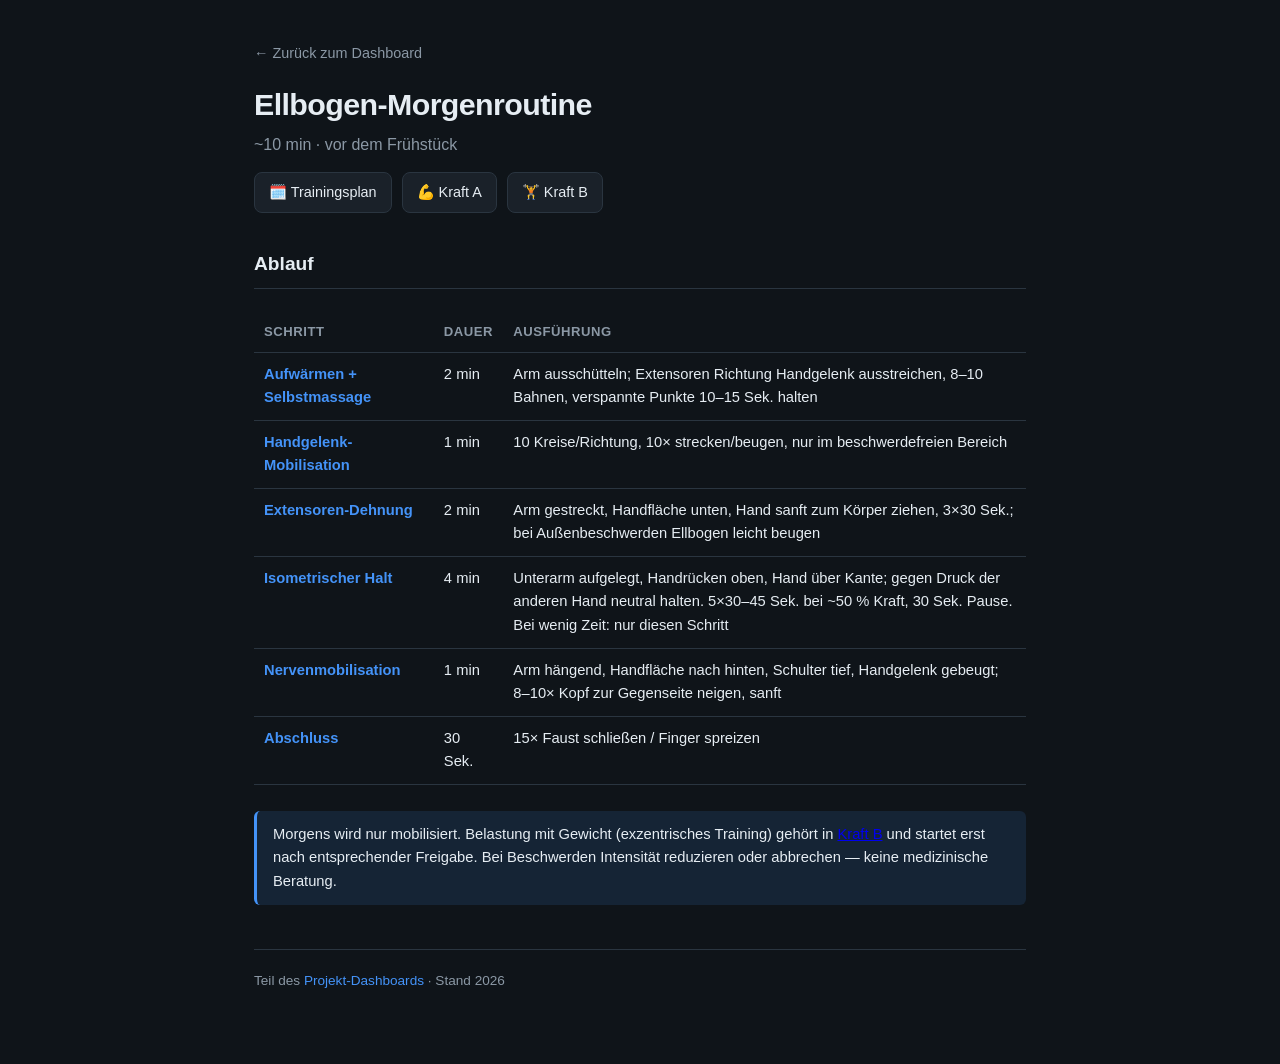
==== ellbogen-morgenroutine/index.html @ 77c034ef "Trainingsplan in einzelne Kachel-Seiten aufteilen" ====
<!DOCTYPE html>
<html lang="de">
<head>
  <meta charset="UTF-8" />
  <meta name="viewport" content="width=device-width, initial-scale=1.0" />
  <meta name="robots" content="noindex" />
  <title>Ellbogen-Morgenroutine</title>
  <link rel="stylesheet" href="../assets/style.css" />
</head>
<body>
  <div class="wrap">
    <a class="back" href="../">← Zurück zum Dashboard</a>
    <h1>Ellbogen-Morgenroutine</h1>
    <p class="lead">~10 min · vor dem Frühstück</p>

    <div class="unit-nav">
      <a href="../trainingsplan/">🗓️ Trainingsplan</a>
      <a href="../kraft-a/">💪 Kraft A</a>
      <a href="../kraft-b/">🏋️ Kraft B</a>
    </div>

    <h2>Ablauf</h2>
    <div class="scroll">
    <table>
      <thead><tr><th>Schritt</th><th>Dauer</th><th>Ausführung</th></tr></thead>
      <tbody>
        <tr><td>Aufwärmen + Selbstmassage</td><td>2 min</td><td>Arm ausschütteln; Extensoren Richtung Handgelenk ausstreichen, 8–10 Bahnen, verspannte Punkte 10–15 Sek. halten</td></tr>
        <tr><td>Handgelenk-Mobilisation</td><td>1 min</td><td>10 Kreise/Richtung, 10× strecken/beugen, nur im beschwerdefreien Bereich</td></tr>
        <tr><td>Extensoren-Dehnung</td><td>2 min</td><td>Arm gestreckt, Handfläche unten, Hand sanft zum Körper ziehen, 3×30 Sek.; bei Außenbeschwerden Ellbogen leicht beugen</td></tr>
        <tr><td>Isometrischer Halt</td><td>4 min</td><td>Unterarm aufgelegt, Handrücken oben, Hand über Kante; gegen Druck der anderen Hand neutral halten. 5×30–45 Sek. bei ~50 % Kraft, 30 Sek. Pause. Bei wenig Zeit: nur diesen Schritt</td></tr>
        <tr><td>Nervenmobilisation</td><td>1 min</td><td>Arm hängend, Handfläche nach hinten, Schulter tief, Handgelenk gebeugt; 8–10× Kopf zur Gegenseite neigen, sanft</td></tr>
        <tr><td>Abschluss</td><td>30 Sek.</td><td>15× Faust schließen / Finger spreizen</td></tr>
      </tbody>
    </table>
    </div>

    <div class="note">
      Morgens wird nur mobilisiert. Belastung mit Gewicht (exzentrisches Training) gehört in
      <a href="../kraft-b/">Kraft B</a> und startet erst nach entsprechender Freigabe.
      Bei Beschwerden Intensität reduzieren oder abbrechen — keine medizinische Beratung.
    </div>

    <footer>Teil des <a href="../">Projekt-Dashboards</a> · Stand 2026</footer>
  </div>
</body>
</html>
---- assets/style.css ----
:root {
  --bg: #0f1419;
  --surface: #1a2129;
  --surface-hover: #222c37;
  --border: #2a3540;
  --text: #e6edf3;
  --text-dim: #8b98a5;
  --accent: #4493f8;
  --accent-soft: rgba(68, 147, 248, 0.12);
}
* { box-sizing: border-box; margin: 0; padding: 0; }
body {
  font-family: -apple-system, BlinkMacSystemFont, "Segoe UI", Roboto, Helvetica, Arial, sans-serif;
  background: var(--bg); color: var(--text); line-height: 1.6;
}
.wrap { max-width: 820px; margin: 0 auto; padding: 40px 24px 72px; }
a.back { color: var(--text-dim); text-decoration: none; font-size: 0.9rem; }
a.back:hover { color: var(--accent); }
h1 { font-size: 1.9rem; font-weight: 700; letter-spacing: -0.02em; margin: 14px 0 4px; }
.lead { color: var(--text-dim); margin-bottom: 8px; }
h2 { font-size: 1.2rem; margin: 36px 0 12px; padding-bottom: 8px; border-bottom: 1px solid var(--border); }
p { margin-bottom: 10px; }
ul { margin: 0 0 12px 20px; }
li { margin-bottom: 4px; }

/* Kern-Rhythmus chips */
.rhythm { display: flex; flex-wrap: wrap; gap: 10px; margin: 12px 0 4px; }
.rhythm span {
  background: var(--accent-soft); color: var(--accent);
  padding: 6px 12px; border-radius: 8px; font-size: 0.9rem; font-weight: 600;
}

/* Week cards */
.weeks { display: grid; gap: 12px; }
.week { background: var(--surface); border: 1px solid var(--border); border-radius: 10px; padding: 16px 18px; }
.week .wk-title { font-weight: 700; color: var(--text); margin-bottom: 4px; }
.week .wk-title small { color: var(--text-dim); font-weight: 500; }

/* Tables */
.scroll { overflow-x: auto; }
table { width: 100%; border-collapse: collapse; margin: 10px 0 8px; font-size: 0.92rem; }
th, td { text-align: left; padding: 10px; border-bottom: 1px solid var(--border); vertical-align: top; }
th { color: var(--text-dim); font-weight: 600; font-size: 0.82rem; text-transform: uppercase; letter-spacing: 0.04em; }
td:first-child { color: var(--accent); font-weight: 600; }

/* Inline nav to sibling units */
.unit-nav { display: flex; flex-wrap: wrap; gap: 10px; margin: 14px 0 4px; }
.unit-nav a {
  background: var(--surface); border: 1px solid var(--border); border-radius: 8px;
  padding: 8px 14px; text-decoration: none; color: var(--text); font-size: 0.9rem;
  transition: border-color 0.15s ease, background 0.15s ease;
}
.unit-nav a:hover { border-color: var(--accent); background: var(--surface-hover); }

.note {
  background: var(--accent-soft); border-left: 3px solid var(--accent);
  padding: 12px 16px; border-radius: 6px; margin: 18px 0; color: var(--text); font-size: 0.92rem;
}
footer { margin-top: 44px; padding-top: 20px; border-top: 1px solid var(--border); color: var(--text-dim); font-size: 0.85rem; }
footer a { color: var(--accent); text-decoration: none; }
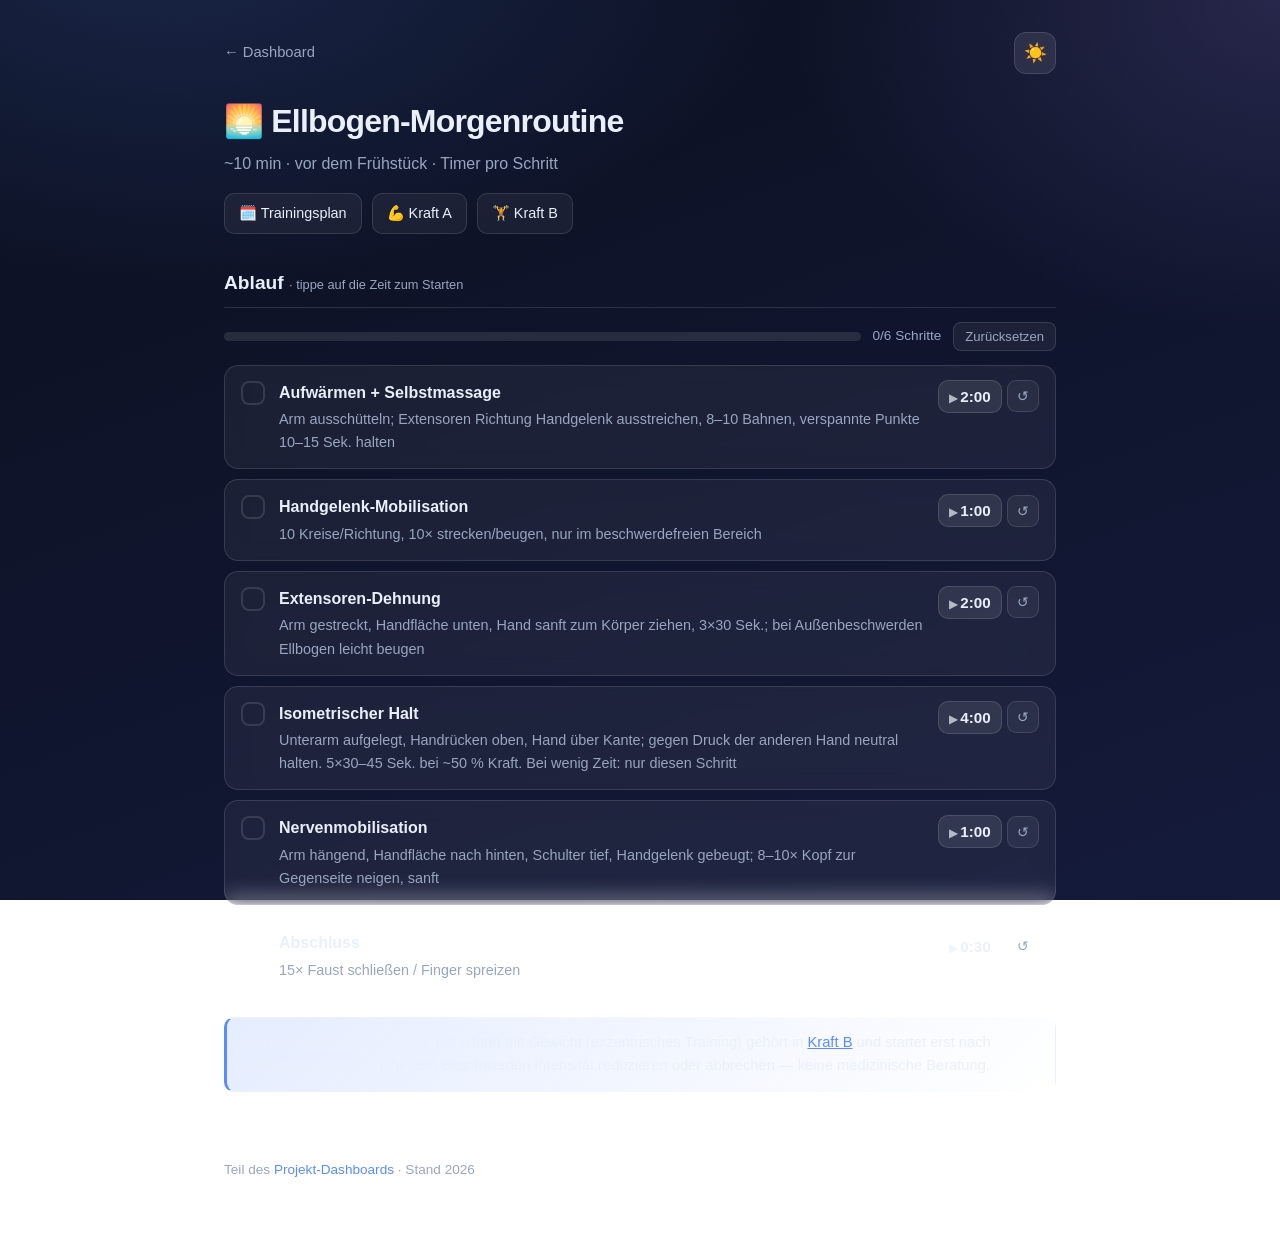
==== commit d8e7cb91: "Glassmorphism-Kacheln, Hell/Dunkel-Toggle, Timer & abhakbare Checklisten" ====
--- a/ellbogen-morgenroutine/index.html
+++ b/ellbogen-morgenroutine/index.html
@@ -1,17 +1,22 @@
 <!DOCTYPE html>
-<html lang="de">
+<html lang="de" data-theme="dark">
 <head>
   <meta charset="UTF-8" />
   <meta name="viewport" content="width=device-width, initial-scale=1.0" />
   <meta name="robots" content="noindex" />
   <title>Ellbogen-Morgenroutine</title>
+  <script>(function(){try{var t=localStorage.getItem('hub-theme')||'dark';document.documentElement.setAttribute('data-theme',t);}catch(e){}})();</script>
   <link rel="stylesheet" href="../assets/style.css" />
 </head>
 <body>
   <div class="wrap">
-    <a class="back" href="../">← Zurück zum Dashboard</a>
-    <h1>Ellbogen-Morgenroutine</h1>
-    <p class="lead">~10 min · vor dem Frühstück</p>
+    <div class="topbar">
+      <a class="back" href="../">← Dashboard</a>
+      <button type="button" class="theme-toggle" aria-label="Modus wechseln">🌙</button>
+    </div>
+
+    <h1>🌅 Ellbogen-Morgenroutine</h1>
+    <p class="lead">~10 min · vor dem Frühstück · Timer pro Schritt</p>
 
     <div class="unit-nav">
       <a href="../trainingsplan/">🗓️ Trainingsplan</a>
@@ -19,19 +24,67 @@
       <a href="../kraft-b/">🏋️ Kraft B</a>
     </div>
 
-    <h2>Ablauf</h2>
-    <div class="scroll">
-    <table>
-      <thead><tr><th>Schritt</th><th>Dauer</th><th>Ausführung</th></tr></thead>
-      <tbody>
-        <tr><td>Aufwärmen + Selbstmassage</td><td>2 min</td><td>Arm ausschütteln; Extensoren Richtung Handgelenk ausstreichen, 8–10 Bahnen, verspannte Punkte 10–15 Sek. halten</td></tr>
-        <tr><td>Handgelenk-Mobilisation</td><td>1 min</td><td>10 Kreise/Richtung, 10× strecken/beugen, nur im beschwerdefreien Bereich</td></tr>
-        <tr><td>Extensoren-Dehnung</td><td>2 min</td><td>Arm gestreckt, Handfläche unten, Hand sanft zum Körper ziehen, 3×30 Sek.; bei Außenbeschwerden Ellbogen leicht beugen</td></tr>
-        <tr><td>Isometrischer Halt</td><td>4 min</td><td>Unterarm aufgelegt, Handrücken oben, Hand über Kante; gegen Druck der anderen Hand neutral halten. 5×30–45 Sek. bei ~50 % Kraft, 30 Sek. Pause. Bei wenig Zeit: nur diesen Schritt</td></tr>
-        <tr><td>Nervenmobilisation</td><td>1 min</td><td>Arm hängend, Handfläche nach hinten, Schulter tief, Handgelenk gebeugt; 8–10× Kopf zur Gegenseite neigen, sanft</td></tr>
-        <tr><td>Abschluss</td><td>30 Sek.</td><td>15× Faust schließen / Finger spreizen</td></tr>
-      </tbody>
-    </table>
+    <h2>Ablauf <small>· tippe auf die Zeit zum Starten</small></h2>
+    <div class="checklist-head">
+      <span class="progress" data-progress="routine"><span class="p-fill"></span></span>
+      <span class="p-label" data-label="routine" data-unit="Schritte">0/6</span>
+      <button type="button" class="btn-reset" data-reset="routine">Zurücksetzen</button>
+    </div>
+
+    <div class="checklist" data-checklist="routine">
+      <div class="check-item has-timer">
+        <input type="checkbox" />
+        <div class="ci-body">
+          <div class="ci-title">Aufwärmen + Selbstmassage</div>
+          <div class="ci-desc">Arm ausschütteln; Extensoren Richtung Handgelenk ausstreichen, 8–10 Bahnen, verspannte Punkte 10–15 Sek. halten</div>
+        </div>
+        <span class="timer" data-seconds="120"></span>
+      </div>
+
+      <div class="check-item has-timer">
+        <input type="checkbox" />
+        <div class="ci-body">
+          <div class="ci-title">Handgelenk-Mobilisation</div>
+          <div class="ci-desc">10 Kreise/Richtung, 10× strecken/beugen, nur im beschwerdefreien Bereich</div>
+        </div>
+        <span class="timer" data-seconds="60"></span>
+      </div>
+
+      <div class="check-item has-timer">
+        <input type="checkbox" />
+        <div class="ci-body">
+          <div class="ci-title">Extensoren-Dehnung</div>
+          <div class="ci-desc">Arm gestreckt, Handfläche unten, Hand sanft zum Körper ziehen, 3×30 Sek.; bei Außenbeschwerden Ellbogen leicht beugen</div>
+        </div>
+        <span class="timer" data-seconds="120"></span>
+      </div>
+
+      <div class="check-item has-timer">
+        <input type="checkbox" />
+        <div class="ci-body">
+          <div class="ci-title">Isometrischer Halt</div>
+          <div class="ci-desc">Unterarm aufgelegt, Handrücken oben, Hand über Kante; gegen Druck der anderen Hand neutral halten. 5×30–45 Sek. bei ~50 % Kraft. Bei wenig Zeit: nur diesen Schritt</div>
+        </div>
+        <span class="timer" data-seconds="240"></span>
+      </div>
+
+      <div class="check-item has-timer">
+        <input type="checkbox" />
+        <div class="ci-body">
+          <div class="ci-title">Nervenmobilisation</div>
+          <div class="ci-desc">Arm hängend, Handfläche nach hinten, Schulter tief, Handgelenk gebeugt; 8–10× Kopf zur Gegenseite neigen, sanft</div>
+        </div>
+        <span class="timer" data-seconds="60"></span>
+      </div>
+
+      <div class="check-item has-timer">
+        <input type="checkbox" />
+        <div class="ci-body">
+          <div class="ci-title">Abschluss</div>
+          <div class="ci-desc">15× Faust schließen / Finger spreizen</div>
+        </div>
+        <span class="timer" data-seconds="30"></span>
+      </div>
     </div>
 
     <div class="note">
@@ -42,5 +95,6 @@
 
     <footer>Teil des <a href="../">Projekt-Dashboards</a> · Stand 2026</footer>
   </div>
+  <script src="../assets/app.js"></script>
 </body>
 </html>
--- a/assets/style.css
+++ b/assets/style.css
@@ -1,60 +1,260 @@
-:root {
-  --bg: #0f1419;
-  --surface: #1a2129;
-  --surface-hover: #222c37;
-  --border: #2a3540;
-  --text: #e6edf3;
-  --text-dim: #8b98a5;
-  --accent: #4493f8;
-  --accent-soft: rgba(68, 147, 248, 0.12);
-}
+/* ============================================================
+   Hub – gemeinsames Stylesheet (Dark + Light, Glassmorphism)
+   ============================================================ */
+
+/* ---- Theme-Variablen ---- */
+:root,
+:root[data-theme="dark"] {
+  --bg-1: #0b1020;
+  --bg-2: #141a3a;
+  --glow-1: rgba(91, 140, 255, 0.18);
+  --glow-2: rgba(167, 139, 250, 0.16);
+
+  --text: #eaf0fb;
+  --text-dim: #9aa6c0;
+
+  --glass-bg: rgba(255, 255, 255, 0.055);
+  --glass-bg-strong: rgba(255, 255, 255, 0.09);
+  --glass-border: rgba(255, 255, 255, 0.12);
+  --glass-shadow: 0 10px 40px rgba(0, 0, 0, 0.35);
+
+  --accent: #5b8cff;
+  --sweep: rgba(255, 255, 255, 0.35);
+  --track: rgba(255, 255, 255, 0.1);
+  --done: #34d399;
+}
+
+:root[data-theme="light"] {
+  --bg-1: #eef2fb;
+  --bg-2: #f8fafe;
+  --glow-1: rgba(91, 140, 255, 0.22);
+  --glow-2: rgba(244, 114, 182, 0.16);
+
+  --text: #16203a;
+  --text-dim: #5b6678;
+
+  --glass-bg: rgba(255, 255, 255, 0.62);
+  --glass-bg-strong: rgba(255, 255, 255, 0.82);
+  --glass-border: rgba(20, 30, 60, 0.1);
+  --glass-shadow: 0 10px 30px rgba(40, 60, 120, 0.12);
+
+  --accent: #3a6ff0;
+  --sweep: rgba(255, 255, 255, 0.85);
+  --track: rgba(20, 30, 60, 0.1);
+  --done: #16a34a;
+}
+
 * { box-sizing: border-box; margin: 0; padding: 0; }
+
 body {
   font-family: -apple-system, BlinkMacSystemFont, "Segoe UI", Roboto, Helvetica, Arial, sans-serif;
-  background: var(--bg); color: var(--text); line-height: 1.6;
-}
-.wrap { max-width: 820px; margin: 0 auto; padding: 40px 24px 72px; }
-a.back { color: var(--text-dim); text-decoration: none; font-size: 0.9rem; }
+  color: var(--text);
+  line-height: 1.6;
+  min-height: 100vh;
+  background:
+    radial-gradient(1100px 600px at 12% -8%, var(--glow-1), transparent 60%),
+    radial-gradient(900px 600px at 100% 0%, var(--glow-2), transparent 55%),
+    linear-gradient(160deg, var(--bg-1), var(--bg-2));
+  background-attachment: fixed;
+  transition: color 0.3s ease, background 0.4s ease;
+}
+
+.wrap { max-width: 880px; margin: 0 auto; padding: 24px 24px 80px; }
+
+/* ---- Topbar + Theme-Toggle ---- */
+.topbar {
+  display: flex; align-items: center; justify-content: space-between;
+  gap: 16px; padding: 8px 0 4px; margin-bottom: 18px;
+}
+a.back { color: var(--text-dim); text-decoration: none; font-size: 0.92rem; }
 a.back:hover { color: var(--accent); }
-h1 { font-size: 1.9rem; font-weight: 700; letter-spacing: -0.02em; margin: 14px 0 4px; }
-.lead { color: var(--text-dim); margin-bottom: 8px; }
-h2 { font-size: 1.2rem; margin: 36px 0 12px; padding-bottom: 8px; border-bottom: 1px solid var(--border); }
+.brand { font-weight: 700; letter-spacing: -0.01em; font-size: 1rem; }
+
+.theme-toggle {
+  width: 42px; height: 42px; flex: none; cursor: pointer;
+  border-radius: 12px; font-size: 1.15rem; line-height: 1;
+  background: var(--glass-bg-strong);
+  border: 1px solid var(--glass-border);
+  backdrop-filter: blur(10px); -webkit-backdrop-filter: blur(10px);
+  color: var(--text);
+  transition: transform 0.15s ease, border-color 0.15s ease;
+}
+.theme-toggle:hover { transform: translateY(-2px) rotate(-8deg); border-color: var(--accent); }
+.theme-toggle:active { transform: scale(0.94); }
+
+/* ---- Headings ---- */
+h1 { font-size: 2rem; font-weight: 800; letter-spacing: -0.025em; margin: 6px 0 4px; }
+.lead { color: var(--text-dim); margin-bottom: 6px; }
+.subtitle { color: var(--text-dim); margin-top: 4px; }
+h2 {
+  font-size: 1.2rem; margin: 34px 0 14px; padding-bottom: 8px;
+  border-bottom: 1px solid var(--glass-border);
+}
+h2 small { color: var(--text-dim); font-weight: 500; font-size: 0.8rem; }
 p { margin-bottom: 10px; }
 ul { margin: 0 0 12px 20px; }
 li { margin-bottom: 4px; }
 
+.section-title {
+  font-size: 0.78rem; text-transform: uppercase; letter-spacing: 0.1em;
+  color: var(--text-dim); margin: 26px 0 14px; font-weight: 700;
+}
+
+/* ============================================================
+   Dashboard-Kacheln (Glas + Lichtstrahl-Sweep)
+   ============================================================ */
+.grid { display: grid; grid-template-columns: repeat(auto-fill, minmax(248px, 1fr)); gap: 18px; }
+
+.card {
+  position: relative; overflow: hidden; display: block;
+  padding: 22px; border-radius: 18px; text-decoration: none; color: var(--text);
+  background: var(--glass-bg);
+  border: 1px solid var(--glass-border);
+  backdrop-filter: blur(16px) saturate(140%); -webkit-backdrop-filter: blur(16px) saturate(140%);
+  box-shadow: var(--glass-shadow);
+  transition: transform 0.2s ease, border-color 0.2s ease, box-shadow 0.2s ease;
+  --a1: #5b8cff; --a2: #7b5bff;
+}
+.card:hover {
+  transform: translateY(-4px);
+  border-color: color-mix(in srgb, var(--a1) 70%, transparent);
+  box-shadow: 0 16px 50px rgba(0, 0, 0, 0.4), 0 0 0 1px color-mix(in srgb, var(--a1) 30%, transparent);
+}
+/* Lichtstrahl, der von links nach rechts über das Glas wandert */
+.card::after {
+  content: ""; position: absolute; top: 0; bottom: 0; left: -120%; width: 70%;
+  background: linear-gradient(100deg, transparent, var(--sweep), transparent);
+  transform: skewX(-18deg); pointer-events: none;
+  transition: left 0.7s cubic-bezier(0.22, 0.61, 0.36, 1);
+}
+.card:hover::after { left: 130%; }
+/* farbiger Schimmer hinter dem Icon */
+.card::before {
+  content: ""; position: absolute; top: -40px; left: -40px; width: 140px; height: 140px;
+  background: radial-gradient(circle, color-mix(in srgb, var(--a1) 45%, transparent), transparent 70%);
+  filter: blur(8px); pointer-events: none; opacity: 0.8;
+}
+.card .icon {
+  position: relative; z-index: 1;
+  width: 48px; height: 48px; border-radius: 14px; margin-bottom: 16px;
+  display: flex; align-items: center; justify-content: center; font-size: 1.4rem;
+  background: linear-gradient(135deg, var(--a1), var(--a2));
+  box-shadow: 0 6px 18px color-mix(in srgb, var(--a1) 40%, transparent);
+}
+.card h3 { position: relative; z-index: 1; font-size: 1.08rem; font-weight: 700; }
+.card p { position: relative; z-index: 1; color: var(--text-dim); font-size: 0.9rem; margin: 4px 0 0; }
+
+/* Akzentfarben je Kachel */
+.c-plan   { --a1: #5b8cff; --a2: #7b5bff; }
+.c-elbow  { --a1: #ffb24d; --a2: #ff6f61; }
+.c-kraftA { --a1: #34d399; --a2: #22d3ee; }
+.c-kraftB { --a1: #a78bfa; --a2: #f472b6; }
+.c-repo   { --a1: #94a3b8; --a2: #64748b; }
+
+/* ============================================================
+   Inhalts-Bausteine (Sub-Seiten)
+   ============================================================ */
+.unit-nav { display: flex; flex-wrap: wrap; gap: 10px; margin: 16px 0 4px; }
+.unit-nav a {
+  background: var(--glass-bg); border: 1px solid var(--glass-border); border-radius: 10px;
+  padding: 8px 14px; text-decoration: none; color: var(--text); font-size: 0.9rem;
+  backdrop-filter: blur(8px); -webkit-backdrop-filter: blur(8px);
+  transition: border-color 0.15s ease, transform 0.15s ease;
+}
+.unit-nav a:hover { border-color: var(--accent); transform: translateY(-2px); }
+
 /* Kern-Rhythmus chips */
 .rhythm { display: flex; flex-wrap: wrap; gap: 10px; margin: 12px 0 4px; }
 .rhythm span {
-  background: var(--accent-soft); color: var(--accent);
-  padding: 6px 12px; border-radius: 8px; font-size: 0.9rem; font-weight: 600;
-}
-
-/* Week cards */
-.weeks { display: grid; gap: 12px; }
-.week { background: var(--surface); border: 1px solid var(--border); border-radius: 10px; padding: 16px 18px; }
-.week .wk-title { font-weight: 700; color: var(--text); margin-bottom: 4px; }
-.week .wk-title small { color: var(--text-dim); font-weight: 500; }
-
-/* Tables */
+  background: linear-gradient(135deg, color-mix(in srgb, var(--accent) 26%, transparent), transparent);
+  border: 1px solid var(--glass-border); color: var(--text);
+  padding: 7px 13px; border-radius: 10px; font-size: 0.9rem; font-weight: 600;
+}
+
+/* Fortschrittskopf */
+.checklist-head { display: flex; align-items: center; gap: 12px; margin: 4px 0 14px; flex-wrap: wrap; }
+.progress { flex: 1; min-width: 120px; height: 9px; border-radius: 999px; background: var(--track); overflow: hidden; }
+.progress .p-fill {
+  display: block; height: 100%; width: 0%;
+  background: linear-gradient(90deg, var(--accent), var(--done));
+  border-radius: 999px; transition: width 0.35s ease;
+}
+.p-label { font-size: 0.85rem; color: var(--text-dim); font-variant-numeric: tabular-nums; white-space: nowrap; }
+.btn-reset {
+  cursor: pointer; font-size: 0.82rem; color: var(--text-dim);
+  background: var(--glass-bg); border: 1px solid var(--glass-border); border-radius: 8px; padding: 6px 11px;
+  transition: color 0.15s ease, border-color 0.15s ease;
+}
+.btn-reset:hover { color: var(--accent); border-color: var(--accent); }
+
+/* Checklisten-Items */
+.checklist { display: grid; gap: 10px; }
+.check-item {
+  position: relative; display: flex; align-items: flex-start; gap: 14px;
+  padding: 14px 16px; border-radius: 14px;
+  background: var(--glass-bg); border: 1px solid var(--glass-border);
+  backdrop-filter: blur(10px); -webkit-backdrop-filter: blur(10px);
+  transition: border-color 0.2s ease, background 0.2s ease, opacity 0.2s ease;
+}
+.check-item.is-done { opacity: 0.62; border-color: color-mix(in srgb, var(--done) 45%, transparent); }
+.check-item.is-done .ci-title { text-decoration: line-through; }
+
+.check-item input[type="checkbox"] {
+  appearance: none; -webkit-appearance: none; flex: none; cursor: pointer;
+  width: 24px; height: 24px; margin-top: 1px; border-radius: 8px;
+  border: 2px solid var(--glass-border); background: transparent;
+  display: grid; place-content: center; transition: all 0.15s ease;
+}
+.check-item input[type="checkbox"]:hover { border-color: var(--accent); }
+.check-item input[type="checkbox"]:checked {
+  background: linear-gradient(135deg, var(--accent), var(--done)); border-color: transparent;
+}
+.check-item input[type="checkbox"]:checked::after {
+  content: "✓"; color: #fff; font-size: 0.9rem; font-weight: 800; line-height: 1;
+}
+.ci-body { flex: 1; cursor: pointer; min-width: 0; }
+.ci-title { font-weight: 700; }
+.ci-title small { color: var(--text-dim); font-weight: 500; }
+.ci-meta { color: var(--accent); font-size: 0.86rem; font-weight: 600; margin-top: 1px; }
+.ci-desc { color: var(--text-dim); font-size: 0.9rem; margin-top: 3px; }
+
+/* Timer */
+.timer { display: inline-flex; align-items: center; gap: 5px; flex: none; }
+.t-main {
+  cursor: pointer; min-width: 64px; padding: 7px 10px; border-radius: 10px;
+  font-variant-numeric: tabular-nums; font-weight: 700; font-size: 0.95rem;
+  color: var(--text); background: var(--glass-bg-strong);
+  border: 1px solid var(--glass-border); transition: all 0.15s ease;
+}
+.t-main::before { content: "▶ "; font-size: 0.7rem; opacity: 0.7; }
+.timer.running .t-main { border-color: var(--accent); color: var(--accent); animation: tpulse 1s ease-in-out infinite; }
+.timer.running .t-main::before { content: "⏸ "; }
+.timer.done .t-main { background: var(--done); color: #04210f; border-color: transparent; }
+.timer.done .t-main::before { content: "✓ "; }
+.t-reset {
+  cursor: pointer; width: 32px; height: 32px; border-radius: 9px; font-size: 0.9rem;
+  color: var(--text-dim); background: var(--glass-bg); border: 1px solid var(--glass-border);
+  transition: color 0.15s ease, border-color 0.15s ease;
+}
+.t-reset:hover { color: var(--accent); border-color: var(--accent); }
+@keyframes tpulse { 0%, 100% { box-shadow: 0 0 0 0 color-mix(in srgb, var(--accent) 45%, transparent); } 50% { box-shadow: 0 0 0 5px transparent; } }
+
+/* Wochen-Karten (Trainingsplan) erben check-item, brauchen Block-Layout im Body */
+.week .ci-body .wk-title { font-weight: 700; margin-bottom: 3px; }
+.week .ci-body .wk-title small { color: var(--text-dim); font-weight: 500; }
+
+.note {
+  background: linear-gradient(135deg, color-mix(in srgb, var(--accent) 16%, transparent), transparent);
+  border: 1px solid var(--glass-border); border-left: 3px solid var(--accent);
+  padding: 13px 16px; border-radius: 10px; margin: 20px 0; font-size: 0.92rem;
+}
+.note a { color: var(--accent); }
+
+footer { margin-top: 46px; padding-top: 20px; border-top: 1px solid var(--glass-border); color: var(--text-dim); font-size: 0.85rem; }
+footer a { color: var(--accent); text-decoration: none; }
+
 .scroll { overflow-x: auto; }
-table { width: 100%; border-collapse: collapse; margin: 10px 0 8px; font-size: 0.92rem; }
-th, td { text-align: left; padding: 10px; border-bottom: 1px solid var(--border); vertical-align: top; }
-th { color: var(--text-dim); font-weight: 600; font-size: 0.82rem; text-transform: uppercase; letter-spacing: 0.04em; }
-td:first-child { color: var(--accent); font-weight: 600; }
-
-/* Inline nav to sibling units */
-.unit-nav { display: flex; flex-wrap: wrap; gap: 10px; margin: 14px 0 4px; }
-.unit-nav a {
-  background: var(--surface); border: 1px solid var(--border); border-radius: 8px;
-  padding: 8px 14px; text-decoration: none; color: var(--text); font-size: 0.9rem;
-  transition: border-color 0.15s ease, background 0.15s ease;
-}
-.unit-nav a:hover { border-color: var(--accent); background: var(--surface-hover); }
-
-.note {
-  background: var(--accent-soft); border-left: 3px solid var(--accent);
-  padding: 12px 16px; border-radius: 6px; margin: 18px 0; color: var(--text); font-size: 0.92rem;
-}
-footer { margin-top: 44px; padding-top: 20px; border-top: 1px solid var(--border); color: var(--text-dim); font-size: 0.85rem; }
-footer a { color: var(--accent); text-decoration: none; }
+
+@media (prefers-reduced-motion: reduce) {
+  .card::after, .card, .timer.running .t-main { transition: none; animation: none; }
+}
